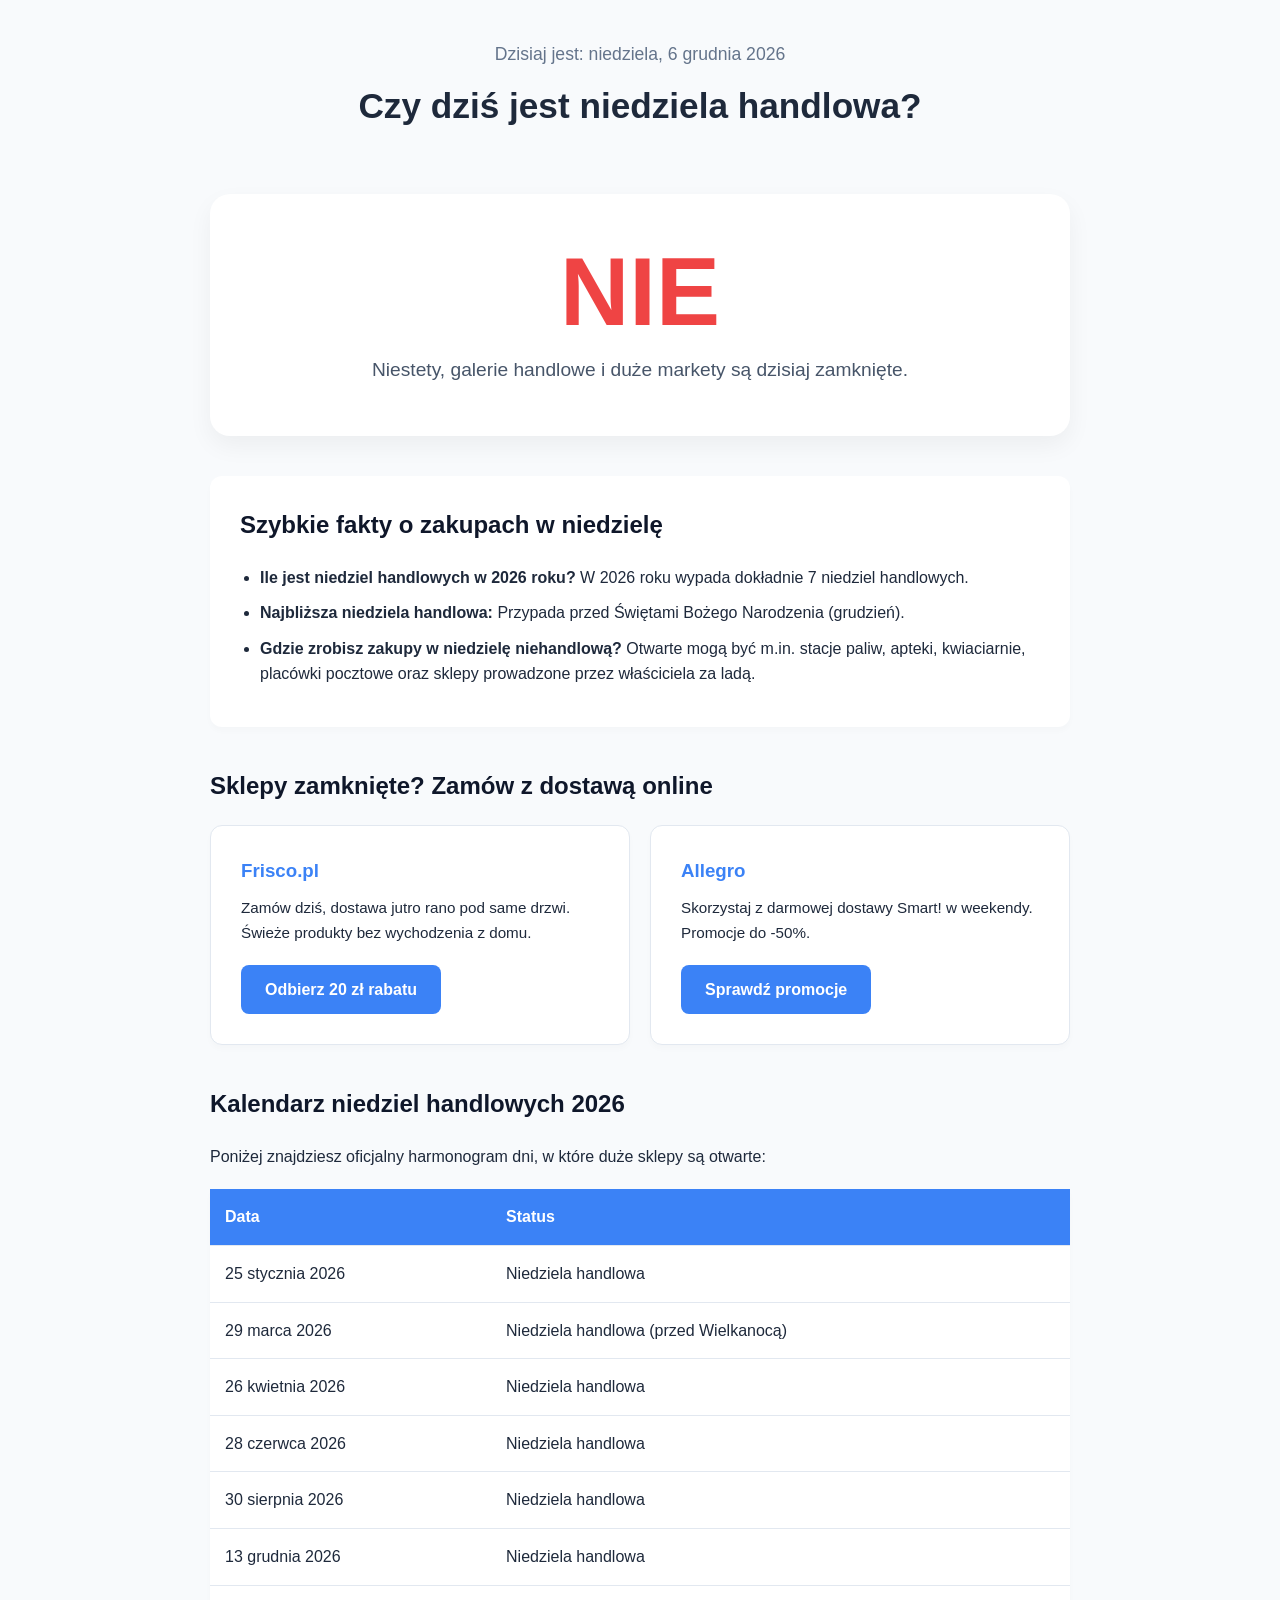
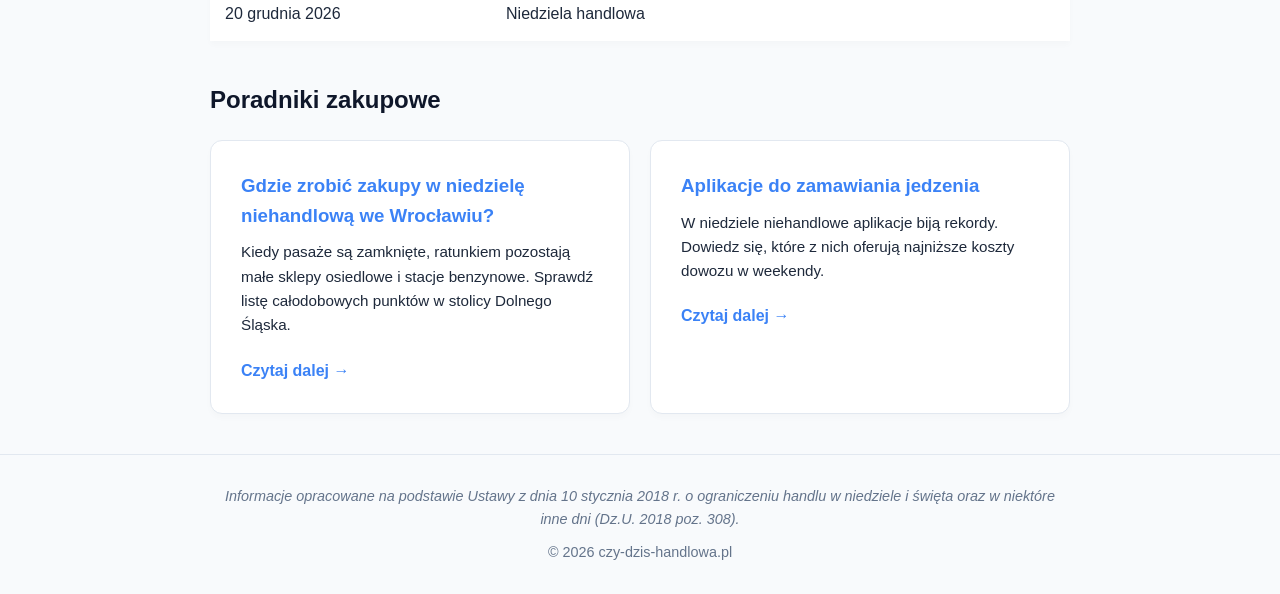
==== index.html @ cf0e109a "Add files via upload" ====
<!DOCTYPE html>
<html lang="pl">
<head>
    <meta charset="UTF-8">
    <meta name="viewport" content="width=device-width, initial-scale=1.0">
    <title>Czy dziś jest niedziela handlowa? Kalendarz 2026</title>
    <meta name="description" content="Sprawdź natychmiast, czy dzisiaj zrobisz zakupy. Pełna lista otwartych sklepów i kalendarz niedziel handlowych 2026 na stronie czy-dzis-handlowa.pl.">
    
    <link rel="stylesheet" href="css/style.css">
    
    <script type="application/ld+json">
    {
      "@context": "https://schema.org",
      "@type": "FAQPage",
      "mainEntity": [
        {
          "@type": "Question",
          "name": "Czy dzisiaj jest niedziela handlowa?",
          "acceptedAnswer": {
            "@type": "Answer",
            "text": "Status dzisiejszej niedzieli znajdziesz na górze strony czy-dzis-handlowa.pl. W 2026 roku jest 7 niedziel handlowych."
          }
        },
        {
          "@type": "Question",
          "name": "Ile jest niedziel handlowych w 2026 roku?",
          "acceptedAnswer": {
            "@type": "Answer",
            "text": "W 2026 roku wypada dokładnie 7 niedziel handlowych: w styczniu, marcu, kwietniu, czerwcu, sierpniu oraz dwie w grudniu przed świętami."
          }
        }
      ]
    }
    </script>
</head>
<body>

    <header>
        <div class="container">
            <p id="current-date" class="date-display">Ładowanie daty...</p>
            <h1>Czy dziś jest niedziela handlowa?</h1>
        </div>
    </header>

    <main class="container">
        <section class="hero-answer">
            <div id="answer-box" class="answer-box loading">
                <span id="main-answer">SPRAWDZAM...</span>
                <p id="sub-answer" class="sub-text"></p>
            </div>
        </section>

        <section class="info-nuggets">
            <h2>Szybkie fakty o zakupach w niedzielę</h2>
            <ul>
                <li><strong>Ile jest niedziel handlowych w 2026 roku?</strong> W 2026 roku wypada dokładnie 7 niedziel handlowych.</li>
                <li><strong>Najbliższa niedziela handlowa:</strong> Przypada przed Świętami Bożego Narodzenia (grudzień).</li>
                <li><strong>Gdzie zrobisz zakupy w niedzielę niehandlową?</strong> Otwarte mogą być m.in. stacje paliw, apteki, kwiaciarnie, placówki pocztowe oraz sklepy prowadzone przez właściciela za ladą.</li>
            </ul>
        </section>

        <section class="monetization">
            <h2>Sklepy zamknięte? Zamów z dostawą online</h2>
            <div class="affiliate-cards">
                <div class="card">
                    <h3>Frisco.pl</h3>
                    <p>Zamów dziś, dostawa jutro rano pod same drzwi. Świeże produkty bez wychodzenia z domu.</p>
                    <a href="#link-afiliacyjny-frisco" class="btn">Odbierz 20 zł rabatu</a>
                </div>
                <div class="card">
                    <h3>Allegro</h3>
                    <p>Skorzystaj z darmowej dostawy Smart! w weekendy. Promocje do -50%.</p>
                    <a href="#link-afiliacyjny-allegro" class="btn">Sprawdź promocje</a>
                </div>
            </div>
        </section>

        <section class="static-calendar">
            <h2>Kalendarz niedziel handlowych 2026</h2>
            <p>Poniżej znajdziesz oficjalny harmonogram dni, w które duże sklepy są otwarte:</p>
            <table>
                <thead>
                    <tr>
                        <th>Data</th>
                        <th>Status</th>
                    </tr>
                </thead>
                <tbody>
                    <tr><td>25 stycznia 2026</td><td>Niedziela handlowa</td></tr>
                    <tr><td>29 marca 2026</td><td>Niedziela handlowa (przed Wielkanocą)</td></tr>
                    <tr><td>26 kwietnia 2026</td><td>Niedziela handlowa</td></tr>
                    <tr><td>28 czerwca 2026</td><td>Niedziela handlowa</td></tr>
                    <tr><td>30 sierpnia 2026</td><td>Niedziela handlowa</td></tr>
                    <tr><td>13 grudnia 2026</td><td>Niedziela handlowa</td></tr>
                    <tr><td>20 grudnia 2026</td><td>Niedziela handlowa</td></tr>
                </tbody>
            </table>
        </section>

        <section class="blog-seo">
            <h2>Poradniki zakupowe</h2>
            <div class="blog-grid">
                <article class="blog-post">
                    <h3>Gdzie zrobić zakupy w niedzielę niehandlową we Wrocławiu?</h3>
                    <p>Kiedy pasaże są zamknięte, ratunkiem pozostają małe sklepy osiedlowe i stacje benzynowe. Sprawdź listę całodobowych punktów w stolicy Dolnego Śląska.</p>
                    <a href="#artykul-wroclaw" class="read-more">Czytaj dalej &rarr;</a>
                </article>
                <article class="blog-post">
                    <h3>Aplikacje do zamawiania jedzenia</h3>
                    <p>W niedziele niehandlowe aplikacje biją rekordy. Dowiedz się, które z nich oferują najniższe koszty dowozu w weekendy.</p>
                    <a href="#artykul-aplikacje" class="read-more">Czytaj dalej &rarr;</a>
                </article>
            </div>
        </section>
    </main>

    <footer>
        <div class="container">
            <p class="legal-notice">Informacje opracowane na podstawie Ustawy z dnia 10 stycznia 2018 r. o ograniczeniu handlu w niedziele i święta oraz w niektóre inne dni (Dz.U. 2018 poz. 308).</p>
            <p>&copy; 2026 czy-dzis-handlowa.pl</p>
        </div>
    </footer>

    <script src="js/main.js" defer></script>
</body>
</html>
---- css/style.css ----
:root {
    --bg-color: #f8fafc;
    --text-color: #1e293b;
    --primary-color: #3b82f6;
    --yes-color: #22c55e;
    --no-color: #ef4444;
    --card-bg: #ffffff;
}

* { margin: 0; padding: 0; box-sizing: border-box; font-family: 'Segoe UI', Roboto, sans-serif; }
body { background-color: var(--bg-color); color: var(--text-color); line-height: 1.6; }
.container { max-width: 900px; margin: 0 auto; padding: 0 20px; }

header { text-align: center; padding: 40px 0 20px; }
.date-display { font-size: 1.1rem; color: #64748b; margin-bottom: 10px; font-weight: 500; }
h1 { font-size: 2.2rem; }
h2 { margin-bottom: 20px; color: #0f172a; }

/* HERO */
.hero-answer { display: flex; justify-content: center; margin: 40px 0; }
.answer-box { background: var(--card-bg); padding: 50px 80px; border-radius: 20px; box-shadow: 0 10px 25px rgba(0,0,0,0.05); text-align: center; width: 100%; transition: 0.3s; }
#main-answer { display: block; font-size: 6rem; font-weight: 900; line-height: 1; margin-bottom: 15px; }
.answer-yes #main-answer { color: var(--yes-color); }
.answer-no #main-answer { color: var(--no-color); }
.loading #main-answer { color: #cbd5e1; font-size: 3rem; }
.sub-text { font-size: 1.2rem; color: #475569; }

/* NUGGETS */
.info-nuggets { background: var(--card-bg); padding: 30px; border-radius: 12px; margin-bottom: 40px; box-shadow: 0 4px 6px rgba(0,0,0,0.02); }
.info-nuggets ul { padding-left: 20px; }
.info-nuggets li { margin-bottom: 10px; }

/* TABELA (GEO) */
.static-calendar { margin-bottom: 40px; }
table { width: 100%; border-collapse: collapse; margin-top: 20px; background: var(--card-bg); box-shadow: 0 4px 6px rgba(0,0,0,0.02); }
th, td { padding: 15px; text-align: left; border-bottom: 1px solid #e2e8f0; }
th { background-color: var(--primary-color); color: white; }
tr:last-child td { border-bottom: none; }

/* KARTY AFILIACYJNE I BLOG */
.affiliate-cards, .blog-grid { display: grid; grid-template-columns: repeat(auto-fit, minmax(280px, 1fr)); gap: 20px; margin-bottom: 40px;}
.card, .blog-post { background: var(--card-bg); padding: 30px; border-radius: 12px; box-shadow: 0 4px 6px rgba(0,0,0,0.02); border: 1px solid #e2e8f0; }
.card h3, .blog-post h3 { color: var(--primary-color); margin-bottom: 10px; }
.card p, .blog-post p { margin-bottom: 20px; font-size: 0.95rem; }
.btn { display: inline-block; background: var(--primary-color); color: white; padding: 12px 24px; text-decoration: none; border-radius: 8px; font-weight: bold; }
.read-more { color: var(--primary-color); font-weight: bold; text-decoration: none; }

/* FOOTER */
footer { text-align: center; padding: 30px 0; border-top: 1px solid #e2e8f0; color: #64748b; font-size: 0.9rem;}
.legal-notice { margin-bottom: 10px; font-style: italic; }

@media (max-width: 600px) { #main-answer { font-size: 4rem; } .answer-box { padding: 40px 20px; } }
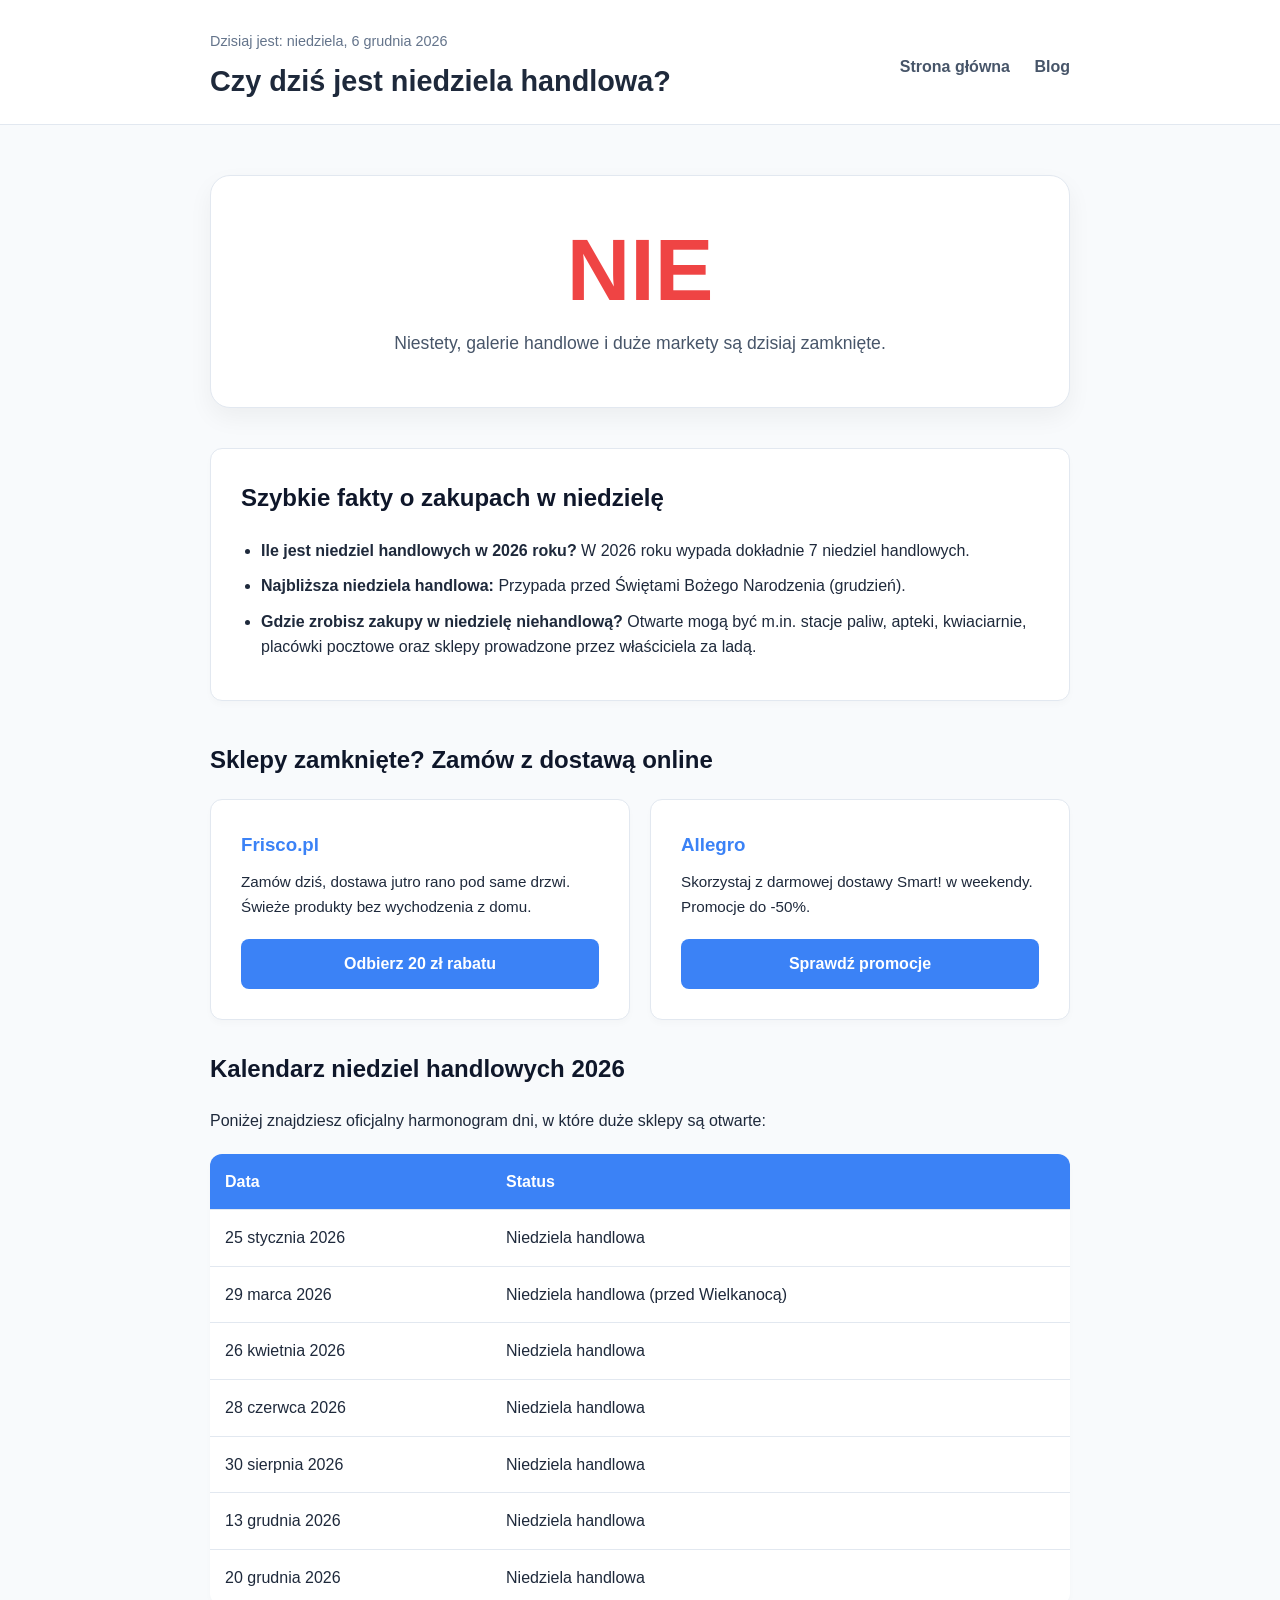
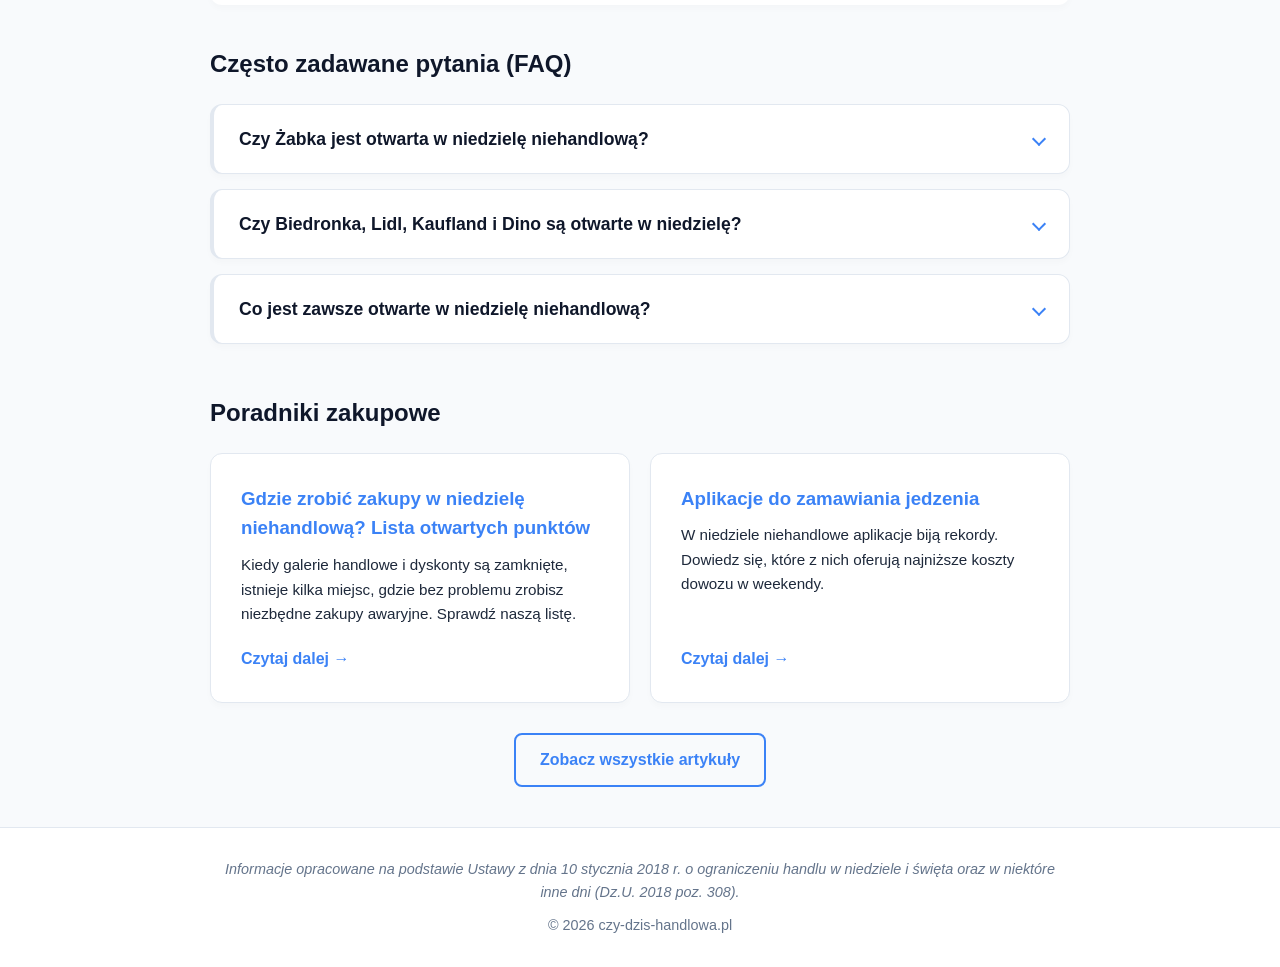
==== commit 7881c0fb: "Add files via upload" ====
--- a/index.html
+++ b/index.html
@@ -6,7 +6,7 @@
     <title>Czy dziś jest niedziela handlowa? Kalendarz 2026</title>
     <meta name="description" content="Sprawdź natychmiast, czy dzisiaj zrobisz zakupy. Pełna lista otwartych sklepów i kalendarz niedziel handlowych 2026 na stronie czy-dzis-handlowa.pl.">
     
-    <link rel="stylesheet" href="css/style.css">
+    <link rel="stylesheet" href="style.css">
     
     <script type="application/ld+json">
     {
@@ -15,18 +15,26 @@
       "mainEntity": [
         {
           "@type": "Question",
-          "name": "Czy dzisiaj jest niedziela handlowa?",
+          "name": "Czy Żabka jest otwarta w niedzielę niehandlową?",
           "acceptedAnswer": {
             "@type": "Answer",
-            "text": "Status dzisiejszej niedzieli znajdziesz na górze strony czy-dzis-handlowa.pl. W 2026 roku jest 7 niedziel handlowych."
+            "text": "Tak, większość sklepów sieci Żabka jest otwarta, ponieważ korzystają z wyjątku dla placówek, w których sprzedaż prowadzi osobiście właściciel (franczyzobiorca). Godziny otwarcia mogą być jednak skrócone (np. 10:00 - 20:00)."
           }
         },
         {
           "@type": "Question",
-          "name": "Ile jest niedziel handlowych w 2026 roku?",
+          "name": "Czy Biedronka, Lidl, Kaufland i Dino są otwarte w niedzielę?",
           "acceptedAnswer": {
             "@type": "Answer",
-            "text": "W 2026 roku wypada dokładnie 7 niedziel handlowych: w styczniu, marcu, kwietniu, czerwcu, sierpniu oraz dwie w grudniu przed świętami."
+            "text": "Nie. Duże markety spożywcze i dyskonty są bezwzględnie zamknięte w niedziele niehandlowe. Zakupy zrobisz w nich wyłącznie w 7 ustawowych niedziel handlowych w roku."
+          }
+        },
+        {
+          "@type": "Question",
+          "name": "Co jest zawsze otwarte w niedzielę niehandlową?",
+          "acceptedAnswer": {
+            "@type": "Answer",
+            "text": "Zgodnie z ustawą otwarte pozostają: stacje paliw, apteki dyżurujące, kwiaciarnie, piekarnie, cukiernie, zakłady pogrzebowe, sklepy na dworcach i lotniskach oraz małe punkty handlowe obsługiwane przez właściciela."
           }
         }
       ]
@@ -36,9 +44,15 @@
 <body>
 
     <header>
-        <div class="container">
-            <p id="current-date" class="date-display">Ładowanie daty...</p>
-            <h1>Czy dziś jest niedziela handlowa?</h1>
+        <div class="container header-container">
+            <div>
+                <p id="current-date" class="date-display">Ładowanie daty...</p>
+                <h1>Czy dziś jest niedziela handlowa?</h1>
+            </div>
+            <nav class="main-nav">
+                <a href="index.html">Strona główna</a>
+                <a href="blog.html">Blog</a>
+            </nav>
         </div>
     </header>
 
@@ -96,20 +110,48 @@
                 </tbody>
             </table>
         </section>
+        
+        <section class="faq-section">
+            <h2>Często zadawane pytania (FAQ)</h2>
+            
+            <details class="faq-item">
+                <summary>Czy Żabka jest otwarta w niedzielę niehandlową?</summary>
+                <div class="faq-content">
+                    <p>Tak, większość sklepów sieci Żabka jest otwarta, ponieważ korzystają z wyjątku dla placówek, w których sprzedaż prowadzi osobiście właściciel (franczyzobiorca). Godziny otwarcia mogą być jednak skrócone (np. 10:00 - 20:00).</p>
+                </div>
+            </details>
+            
+            <details class="faq-item">
+                <summary>Czy Biedronka, Lidl, Kaufland i Dino są otwarte w niedzielę?</summary>
+                <div class="faq-content">
+                    <p>Nie. Duże markety spożywcze i dyskonty są bezwzględnie zamknięte w niedziele niehandlowe. Zakupy zrobisz w nich wyłącznie w 7 ustawowych niedziel handlowych w roku.</p>
+                </div>
+            </details>
+            
+            <details class="faq-item">
+                <summary>Co jest zawsze otwarte w niedzielę niehandlową?</summary>
+                <div class="faq-content">
+                    <p>Zgodnie z ustawą otwarte pozostają: stacje paliw, apteki dyżurujące, kwiaciarnie, piekarnie, cukiernie, zakłady pogrzebowe, sklepy na dworcach i lotniskach oraz małe punkty handlowe obsługiwane przez właściciela.</p>
+                </div>
+            </details>
+        </section>
 
         <section class="blog-seo">
             <h2>Poradniki zakupowe</h2>
             <div class="blog-grid">
                 <article class="blog-post">
-                    <h3>Gdzie zrobić zakupy w niedzielę niehandlową we Wrocławiu?</h3>
-                    <p>Kiedy pasaże są zamknięte, ratunkiem pozostają małe sklepy osiedlowe i stacje benzynowe. Sprawdź listę całodobowych punktów w stolicy Dolnego Śląska.</p>
-                    <a href="#artykul-wroclaw" class="read-more">Czytaj dalej &rarr;</a>
+                    <h3>Gdzie zrobić zakupy w niedzielę niehandlową? Lista otwartych punktów</h3>
+                    <p>Kiedy galerie handlowe i dyskonty są zamknięte, istnieje kilka miejsc, gdzie bez problemu zrobisz niezbędne zakupy awaryjne. Sprawdź naszą listę.</p>
+                    <a href="artykul-gdzie-na-zakupy.html" class="read-more">Czytaj dalej &rarr;</a>
                 </article>
                 <article class="blog-post">
                     <h3>Aplikacje do zamawiania jedzenia</h3>
                     <p>W niedziele niehandlowe aplikacje biją rekordy. Dowiedz się, które z nich oferują najniższe koszty dowozu w weekendy.</p>
-                    <a href="#artykul-aplikacje" class="read-more">Czytaj dalej &rarr;</a>
+                    <a href="artykul-aplikacje.html" class="read-more">Czytaj dalej &rarr;</a>
                 </article>
+            </div>
+            <div class="center-btn">
+                <a href="blog.html" class="btn btn-outline">Zobacz wszystkie artykuły</a>
             </div>
         </section>
     </main>
@@ -121,6 +163,6 @@
         </div>
     </footer>
 
-    <script src="js/main.js" defer></script>
+    <script src="main.js" defer></script>
 </body>
 </html>
--- a/style.css
+++ b/style.css
@@ -0,0 +1,87 @@
+:root {
+    --bg-color: #f8fafc;
+    --text-color: #1e293b;
+    --primary-color: #3b82f6;
+    --yes-color: #22c55e;
+    --no-color: #ef4444;
+    --card-bg: #ffffff;
+}
+
+* { margin: 0; padding: 0; box-sizing: border-box; font-family: 'Segoe UI', Roboto, sans-serif; }
+body { background-color: var(--bg-color); color: var(--text-color); line-height: 1.6; display: flex; flex-direction: column; min-height: 100vh; }
+.container { max-width: 900px; margin: 0 auto; padding: 0 20px; }
+main { flex: 1; }
+
+/* HEADER & NAV */
+header { padding: 30px 0 20px; border-bottom: 1px solid #e2e8f0; margin-bottom: 30px; background: white; }
+.header-container { display: flex; justify-content: space-between; align-items: center; flex-wrap: wrap; gap: 20px; }
+.date-display { font-size: 0.9rem; color: #64748b; margin-bottom: 5px; font-weight: 500; }
+h1 { font-size: 1.8rem; }
+.logo-link { font-size: 1.5rem; font-weight: bold; color: var(--text-color); text-decoration: none; }
+.main-nav a { margin-left: 20px; text-decoration: none; color: #475569; font-weight: 600; }
+.main-nav a:hover, .main-nav a.active { color: var(--primary-color); }
+
+h2 { margin-bottom: 20px; color: #0f172a; }
+
+/* HERO */
+.hero-answer { display: flex; justify-content: center; margin: 20px 0 40px; }
+.answer-box { background: var(--card-bg); padding: 50px 80px; border-radius: 20px; box-shadow: 0 10px 25px rgba(0,0,0,0.05); text-align: center; width: 100%; transition: 0.3s; border: 1px solid #e2e8f0;}
+#main-answer { display: block; font-size: 5.5rem; font-weight: 900; line-height: 1; margin-bottom: 15px; }
+.answer-yes #main-answer { color: var(--yes-color); }
+.answer-no #main-answer { color: var(--no-color); }
+.loading #main-answer { color: #cbd5e1; font-size: 3rem; }
+.sub-text { font-size: 1.1rem; color: #475569; }
+
+/* NUGGETS */
+.info-nuggets { background: var(--card-bg); padding: 30px; border-radius: 12px; margin-bottom: 40px; box-shadow: 0 4px 6px rgba(0,0,0,0.02); border: 1px solid #e2e8f0;}
+.info-nuggets ul { padding-left: 20px; }
+.info-nuggets li { margin-bottom: 10px; }
+
+/* TABELA (GEO) */
+.static-calendar { margin-bottom: 40px; }
+table { width: 100%; border-collapse: collapse; margin-top: 20px; background: var(--card-bg); box-shadow: 0 4px 6px rgba(0,0,0,0.02); border-radius: 12px; overflow: hidden; }
+th, td { padding: 15px; text-align: left; border-bottom: 1px solid #e2e8f0; }
+th { background-color: var(--primary-color); color: white; }
+tr:last-child td { border-bottom: none; }
+
+/* KARTY AFILIACYJNE I BLOG GRID */
+.affiliate-cards, .blog-grid { display: grid; grid-template-columns: repeat(auto-fit, minmax(280px, 1fr)); gap: 20px; margin-bottom: 30px;}
+.card, .blog-post { background: var(--card-bg); padding: 30px; border-radius: 12px; box-shadow: 0 4px 6px rgba(0,0,0,0.02); border: 1px solid #e2e8f0; display: flex; flex-direction: column; }
+.card h3, .blog-post h3 { color: var(--primary-color); margin-bottom: 10px; }
+.card p, .blog-post p { margin-bottom: 20px; font-size: 0.95rem; flex-grow: 1; }
+.btn { display: inline-block; background: var(--primary-color); color: white; padding: 12px 24px; text-decoration: none; border-radius: 8px; font-weight: bold; text-align: center;}
+.btn-outline { background: transparent; border: 2px solid var(--primary-color); color: var(--primary-color); }
+.btn-outline:hover { background: var(--primary-color); color: white; }
+.center-btn { text-align: center; margin-top: 10px; margin-bottom: 40px; }
+.read-more { color: var(--primary-color); font-weight: bold; text-decoration: none; margin-top: auto; }
+
+/* BLOG SINGLE POST */
+.breadcrumbs { font-size: 0.9rem; margin-bottom: 20px; color: #64748b; }
+.breadcrumbs a { color: var(--primary-color); text-decoration: none; }
+.single-post { background: var(--card-bg); padding: 40px; border-radius: 12px; box-shadow: 0 4px 6px rgba(0,0,0,0.02); border: 1px solid #e2e8f0; margin-bottom: 50px; }
+.single-post h1 { font-size: 2.2rem; margin-bottom: 10px; color: #0f172a; }
+.post-meta { font-size: 0.9rem; color: #94a3b8; margin-bottom: 30px; border-bottom: 1px solid #e2e8f0; padding-bottom: 15px; }
+.post-content h2 { margin-top: 30px; font-size: 1.4rem; }
+.post-content p { margin-bottom: 20px; }
+.affiliate-banner { background: #f0fdf4; border: 1px solid #bbf7d0; padding: 20px; border-radius: 8px; margin-top: 30px; }
+
+/* FAQ SECTION */
+.faq-section { margin-bottom: 50px; }
+.faq-item { background: var(--card-bg); border-radius: 12px; margin-bottom: 15px; box-shadow: 0 4px 6px rgba(0,0,0,0.02); border-left: 4px solid var(--primary-color); border: 1px solid #e2e8f0; border-left-width: 4px; }
+.faq-item summary { padding: 20px 25px; font-size: 1.1rem; font-weight: 600; color: #0f172a; cursor: pointer; display: flex; justify-content: space-between; align-items: center; list-style: none; }
+.faq-item summary::-webkit-details-marker { display: none; }
+.faq-item summary::after { content: ""; width: 8px; height: 8px; border-right: 2px solid var(--primary-color); border-bottom: 2px solid var(--primary-color); transform: rotate(45deg); transition: 0.3s; }
+.faq-item[open] summary::after { transform: rotate(225deg); }
+.faq-content { padding: 0 25px 20px; color: #475569; font-size: 0.95rem; }
+
+/* FOOTER */
+footer { text-align: center; padding: 30px 0; background: white; border-top: 1px solid #e2e8f0; color: #64748b; font-size: 0.9rem; margin-top: auto; }
+.legal-notice { margin-bottom: 10px; font-style: italic; }
+
+@media (max-width: 600px) { 
+    #main-answer { font-size: 3.5rem; } 
+    .answer-box { padding: 40px 20px; } 
+    .header-container { flex-direction: column; text-align: center; }
+    .main-nav a { margin: 0 10px; }
+    .single-post { padding: 20px; }
+}
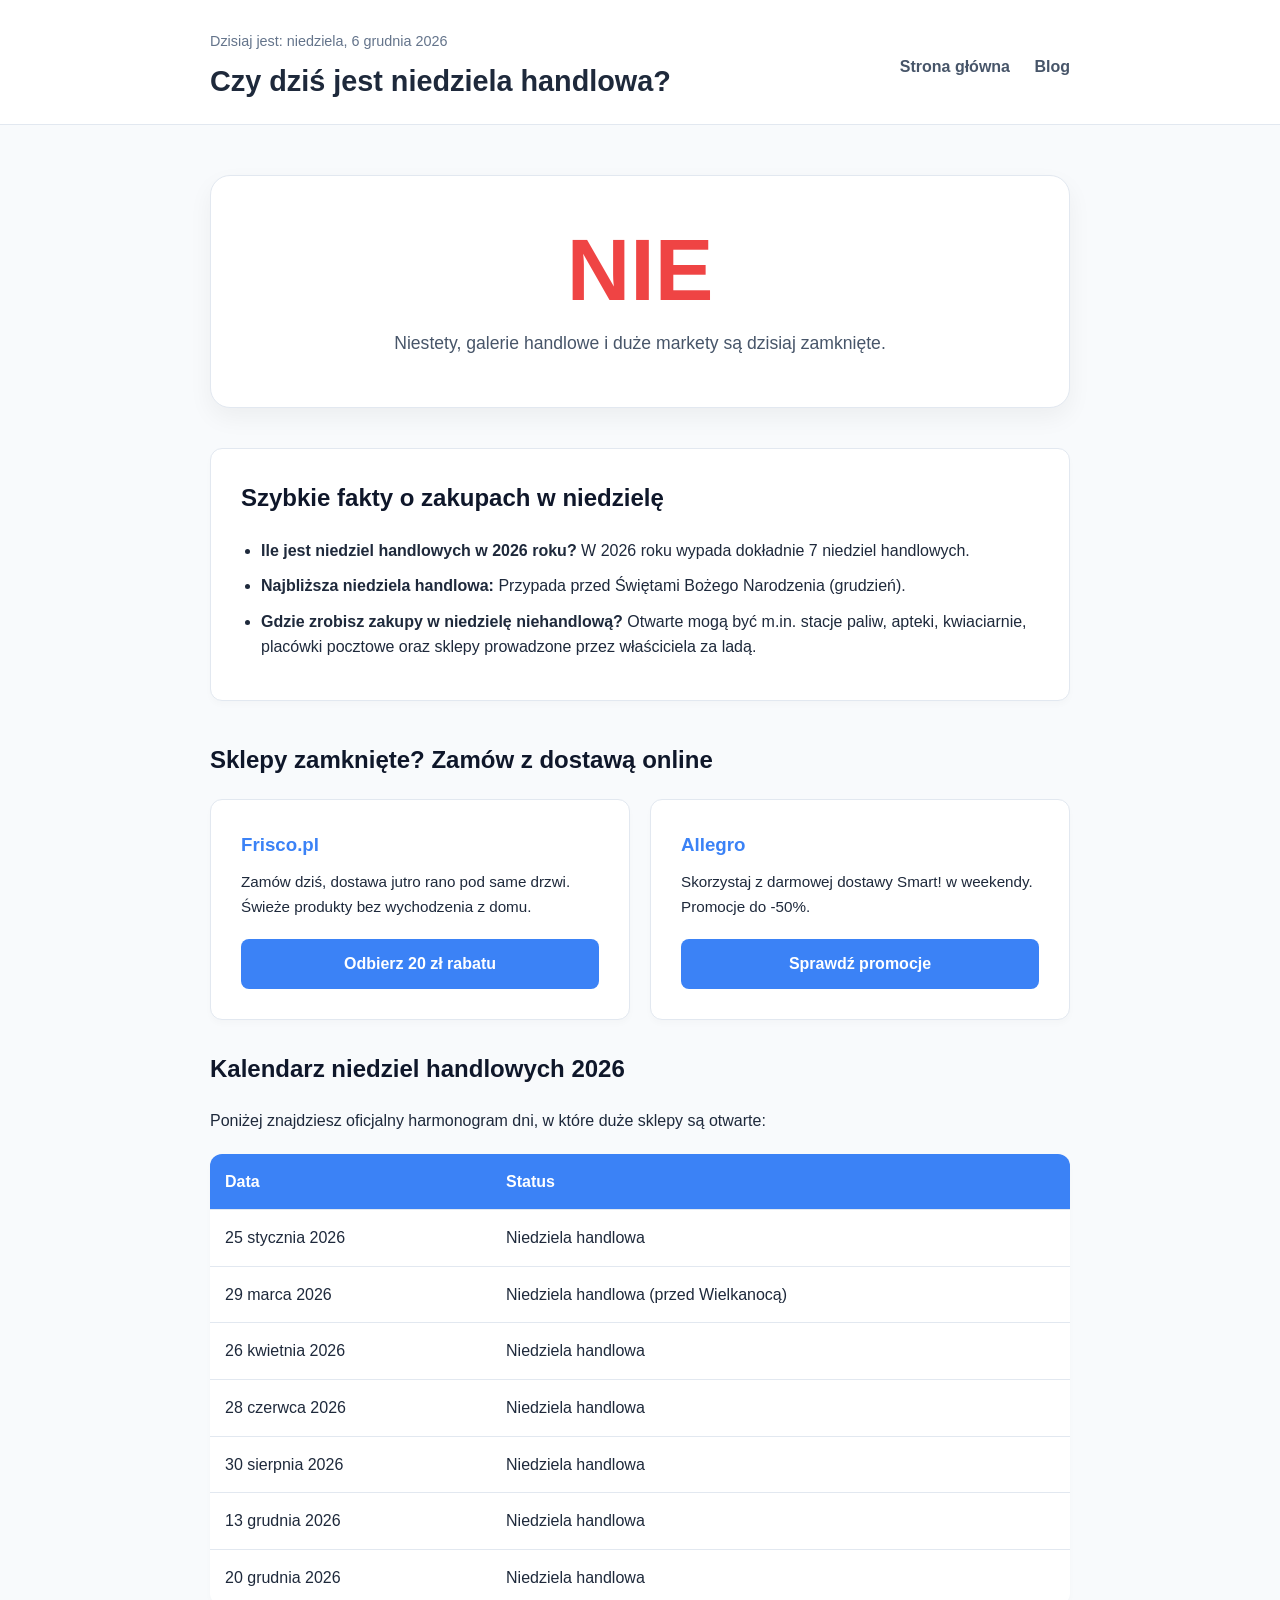
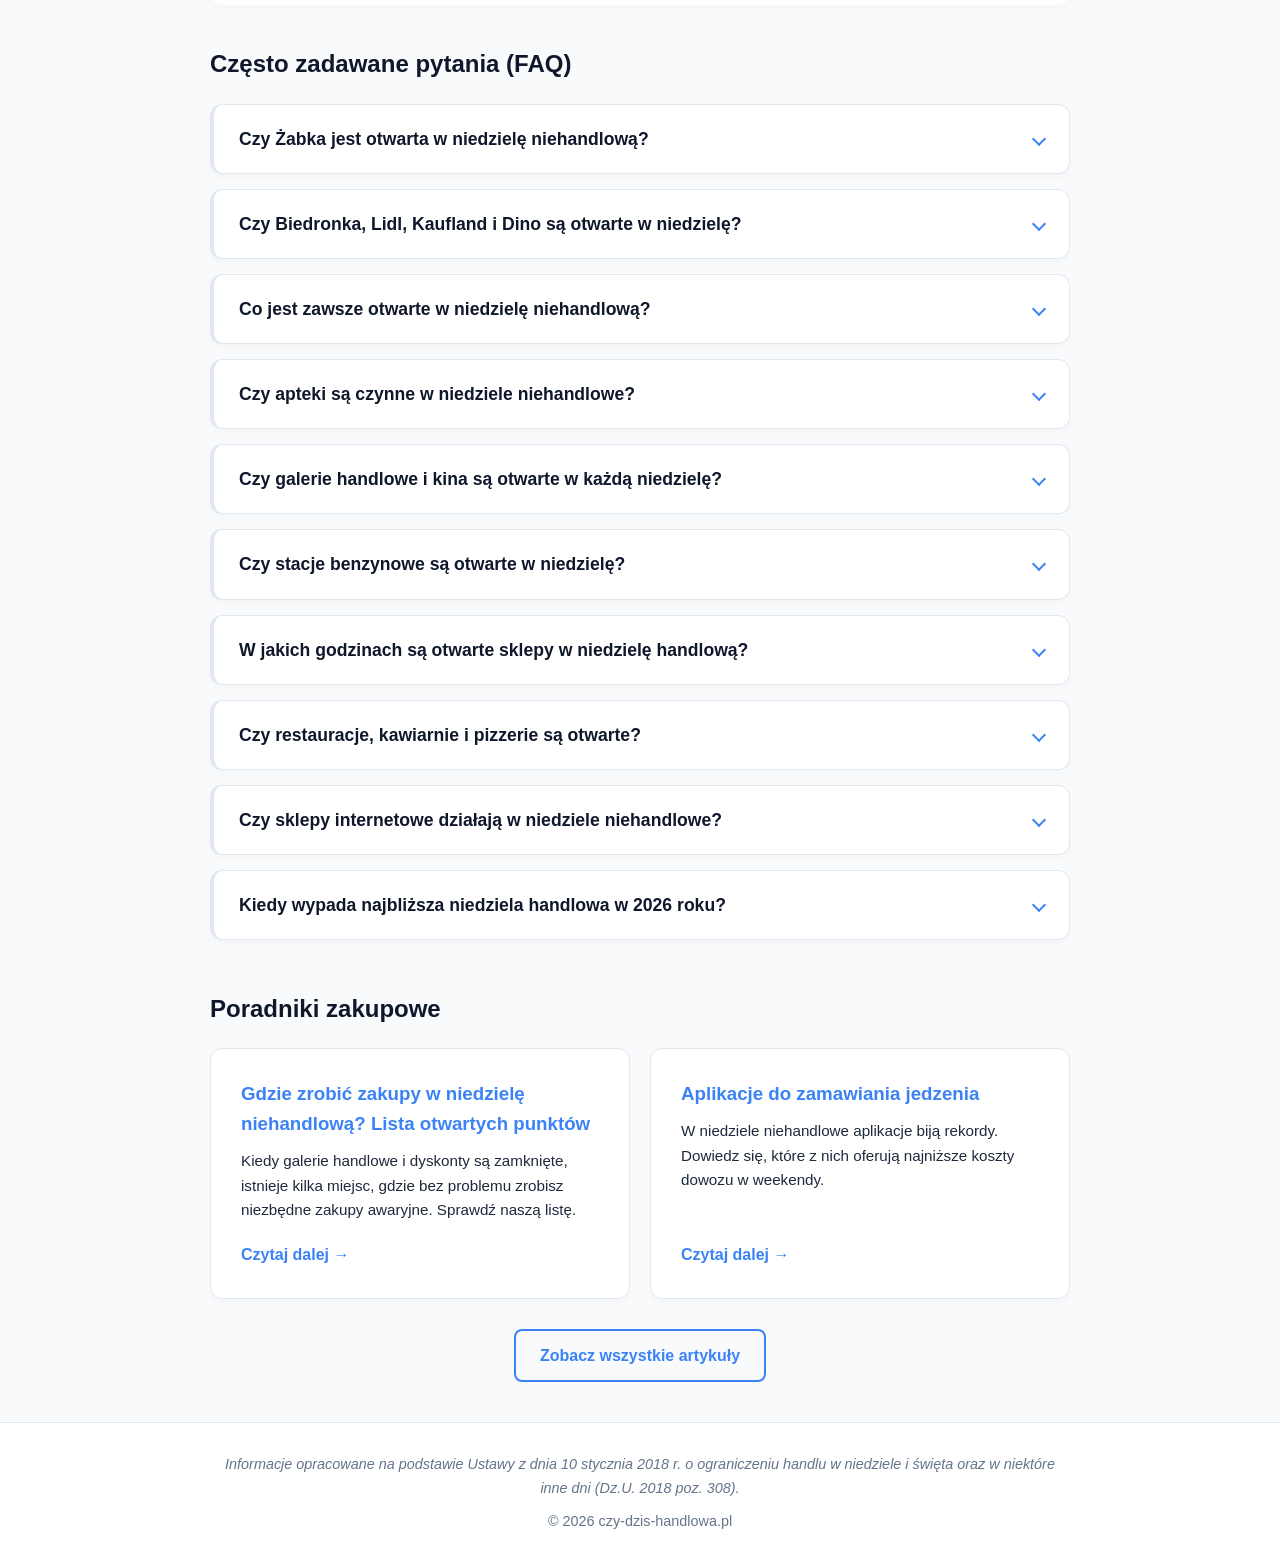
==== commit d634642a: "Add files via upload" ====
--- a/index.html
+++ b/index.html
@@ -35,6 +35,62 @@
           "acceptedAnswer": {
             "@type": "Answer",
             "text": "Zgodnie z ustawą otwarte pozostają: stacje paliw, apteki dyżurujące, kwiaciarnie, piekarnie, cukiernie, zakłady pogrzebowe, sklepy na dworcach i lotniskach oraz małe punkty handlowe obsługiwane przez właściciela."
+          }
+        },
+        {
+          "@type": "Question",
+          "name": "Czy apteki są czynne w niedziele niehandlowe?",
+          "acceptedAnswer": {
+            "@type": "Answer",
+            "text": "Tak, zakaz handlu nie obejmuje aptek. Wiele z nich funkcjonuje normalnie, a w każdym mieście zawsze wyznaczona jest całodobowa apteka dyżurująca."
+          }
+        },
+        {
+          "@type": "Question",
+          "name": "Czy galerie handlowe i kina są otwarte w każdą niedzielę?",
+          "acceptedAnswer": {
+            "@type": "Answer",
+            "text": "Same pasaże handlowe są otwarte, ale większość sklepów wewnątrz galerii (odzieżowe, elektroniczne) będzie zamknięta. Kina, wyspy gastronomiczne, kawiarnie, kręgielnie oraz siłownie działające w galeriach pozostają otwarte."
+          }
+        },
+        {
+          "@type": "Question",
+          "name": "Czy stacje benzynowe są otwarte w niedzielę?",
+          "acceptedAnswer": {
+            "@type": "Answer",
+            "text": "Tak, stacje paliw (np. Orlen, BP, Shell) działają całodobowo również w niedziele niehandlowe. Można na nich kupić podstawowe artykuły spożywcze, napoje i chemię."
+          }
+        },
+        {
+          "@type": "Question",
+          "name": "W jakich godzinach są otwarte sklepy w niedzielę handlową?",
+          "acceptedAnswer": {
+            "@type": "Answer",
+            "text": "W niedziele handlowe galerie i supermarkety pracują zazwyczaj w standardowych, choć czasami lekko skróconych godzinach weekendowych – zazwyczaj od 09:00 lub 10:00 do 20:00 lub 21:00."
+          }
+        },
+        {
+          "@type": "Question",
+          "name": "Czy restauracje, kawiarnie i pizzerie są otwarte?",
+          "acceptedAnswer": {
+            "@type": "Answer",
+            "text": "Tak. Zakaz handlu dotyczy wyłącznie sprzedaży detalicznej towarów, a nie usług gastronomicznych. Restauracje, kawiarnie, pizzerie i fast-foody funkcjonują w niedziele bez ograniczeń."
+          }
+        },
+        {
+          "@type": "Question",
+          "name": "Czy sklepy internetowe działają w niedziele niehandlowe?",
+          "acceptedAnswer": {
+            "@type": "Answer",
+            "text": "Tak, w sklepach internetowych zakupy można robić przez całą dobę. Wiele e-sklepów z żywnością (np. Frisco) oferuje kompletowanie zamówień w niedzielę i dostawę z samego rana w poniedziałek."
+          }
+        },
+        {
+          "@type": "Question",
+          "name": "Kiedy wypada najbliższa niedziela handlowa w 2026 roku?",
+          "acceptedAnswer": {
+            "@type": "Answer",
+            "text": "Zgodnie z kalendarzem ustawowym na rok 2026, niedziele handlowe przypadają m.in. na ostatnie niedziele stycznia, kwietnia, czerwca i sierpnia, niedzielę przed Wielkanocą oraz dwie niedziele przed Bożym Narodzeniem."
           }
         }
       ]
@@ -134,6 +190,55 @@
                     <p>Zgodnie z ustawą otwarte pozostają: stacje paliw, apteki dyżurujące, kwiaciarnie, piekarnie, cukiernie, zakłady pogrzebowe, sklepy na dworcach i lotniskach oraz małe punkty handlowe obsługiwane przez właściciela.</p>
                 </div>
             </details>
+
+            <details class="faq-item">
+                <summary>Czy apteki są czynne w niedziele niehandlowe?</summary>
+                <div class="faq-content">
+                    <p>Tak, zakaz handlu nie obejmuje aptek. Wiele z nich funkcjonuje normalnie, a w każdym mieście zawsze wyznaczona jest całodobowa apteka dyżurująca.</p>
+                </div>
+            </details>
+
+            <details class="faq-item">
+                <summary>Czy galerie handlowe i kina są otwarte w każdą niedzielę?</summary>
+                <div class="faq-content">
+                    <p>Same pasaże handlowe są otwarte, ale większość sklepów wewnątrz galerii (odzieżowe, elektroniczne) będzie zamknięta. Kina, wyspy gastronomiczne, kawiarnie, kręgielnie oraz siłownie działające w galeriach pozostają otwarte.</p>
+                </div>
+            </details>
+
+            <details class="faq-item">
+                <summary>Czy stacje benzynowe są otwarte w niedzielę?</summary>
+                <div class="faq-content">
+                    <p>Tak, stacje paliw (np. Orlen, BP, Shell) działają całodobowo również w niedziele niehandlowe. Można na nich kupić podstawowe artykuły spożywcze, napoje i chemię.</p>
+                </div>
+            </details>
+
+            <details class="faq-item">
+                <summary>W jakich godzinach są otwarte sklepy w niedzielę handlową?</summary>
+                <div class="faq-content">
+                    <p>W niedziele handlowe galerie i supermarkety pracują zazwyczaj w standardowych, choć czasami lekko skróconych godzinach weekendowych – zazwyczaj od 09:00 lub 10:00 do 20:00 lub 21:00.</p>
+                </div>
+            </details>
+
+            <details class="faq-item">
+                <summary>Czy restauracje, kawiarnie i pizzerie są otwarte?</summary>
+                <div class="faq-content">
+                    <p>Tak. Zakaz handlu dotyczy wyłącznie sprzedaży detalicznej towarów, a nie usług gastronomicznych. Restauracje, kawiarnie, pizzerie i fast-foody funkcjonują w niedziele bez ograniczeń.</p>
+                </div>
+            </details>
+
+            <details class="faq-item">
+                <summary>Czy sklepy internetowe działają w niedziele niehandlowe?</summary>
+                <div class="faq-content">
+                    <p>Tak, w sklepach internetowych zakupy można robić przez całą dobę. Wiele e-sklepów z żywnością (np. Frisco) oferuje kompletowanie zamówień w niedzielę i dostawę z samego rana w poniedziałek.</p>
+                </div>
+            </details>
+
+            <details class="faq-item">
+                <summary>Kiedy wypada najbliższa niedziela handlowa w 2026 roku?</summary>
+                <div class="faq-content">
+                    <p>Zgodnie z kalendarzem ustawowym na rok 2026, niedziele handlowe przypadają m.in. na ostatnie niedziele stycznia, kwietnia, czerwca i sierpnia, niedzielę przed Wielkanocą oraz dwie niedziele przed Bożym Narodzeniem.</p>
+                </div>
+            </details>
         </section>
 
         <section class="blog-seo">
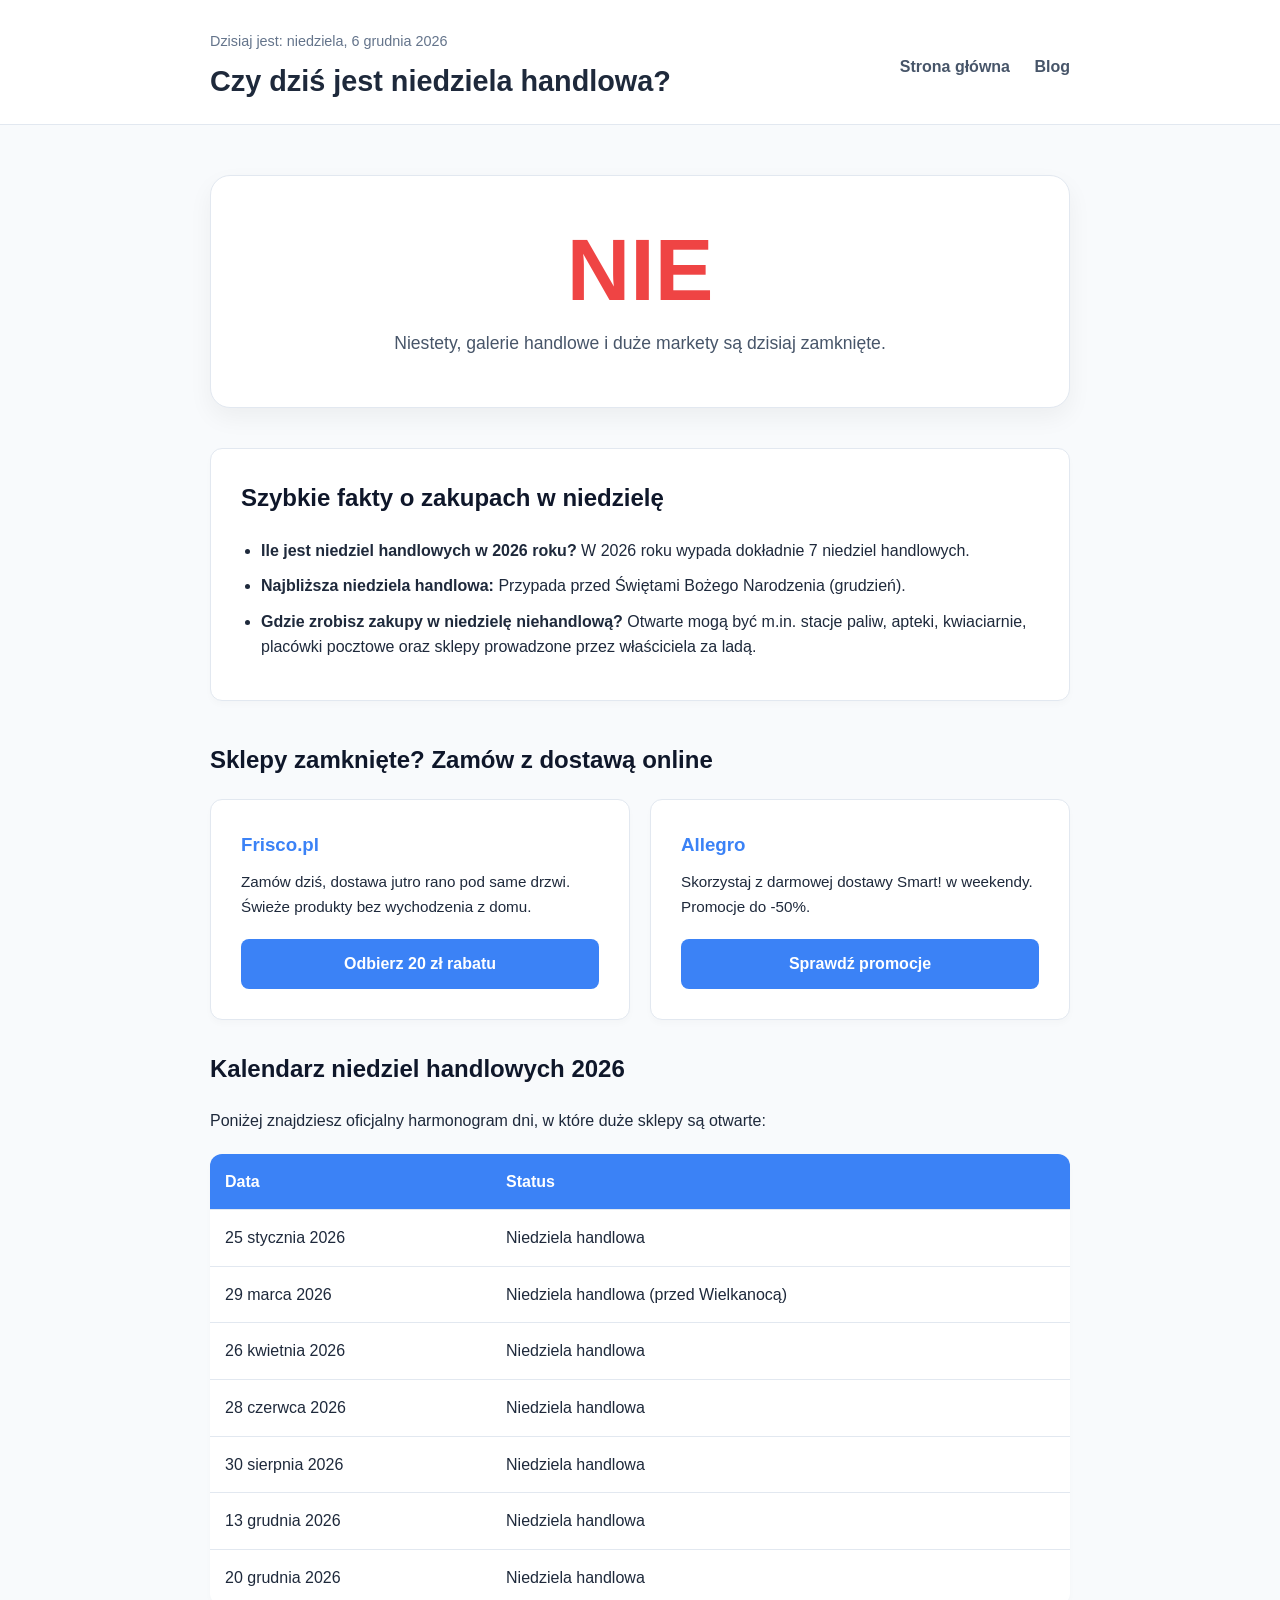
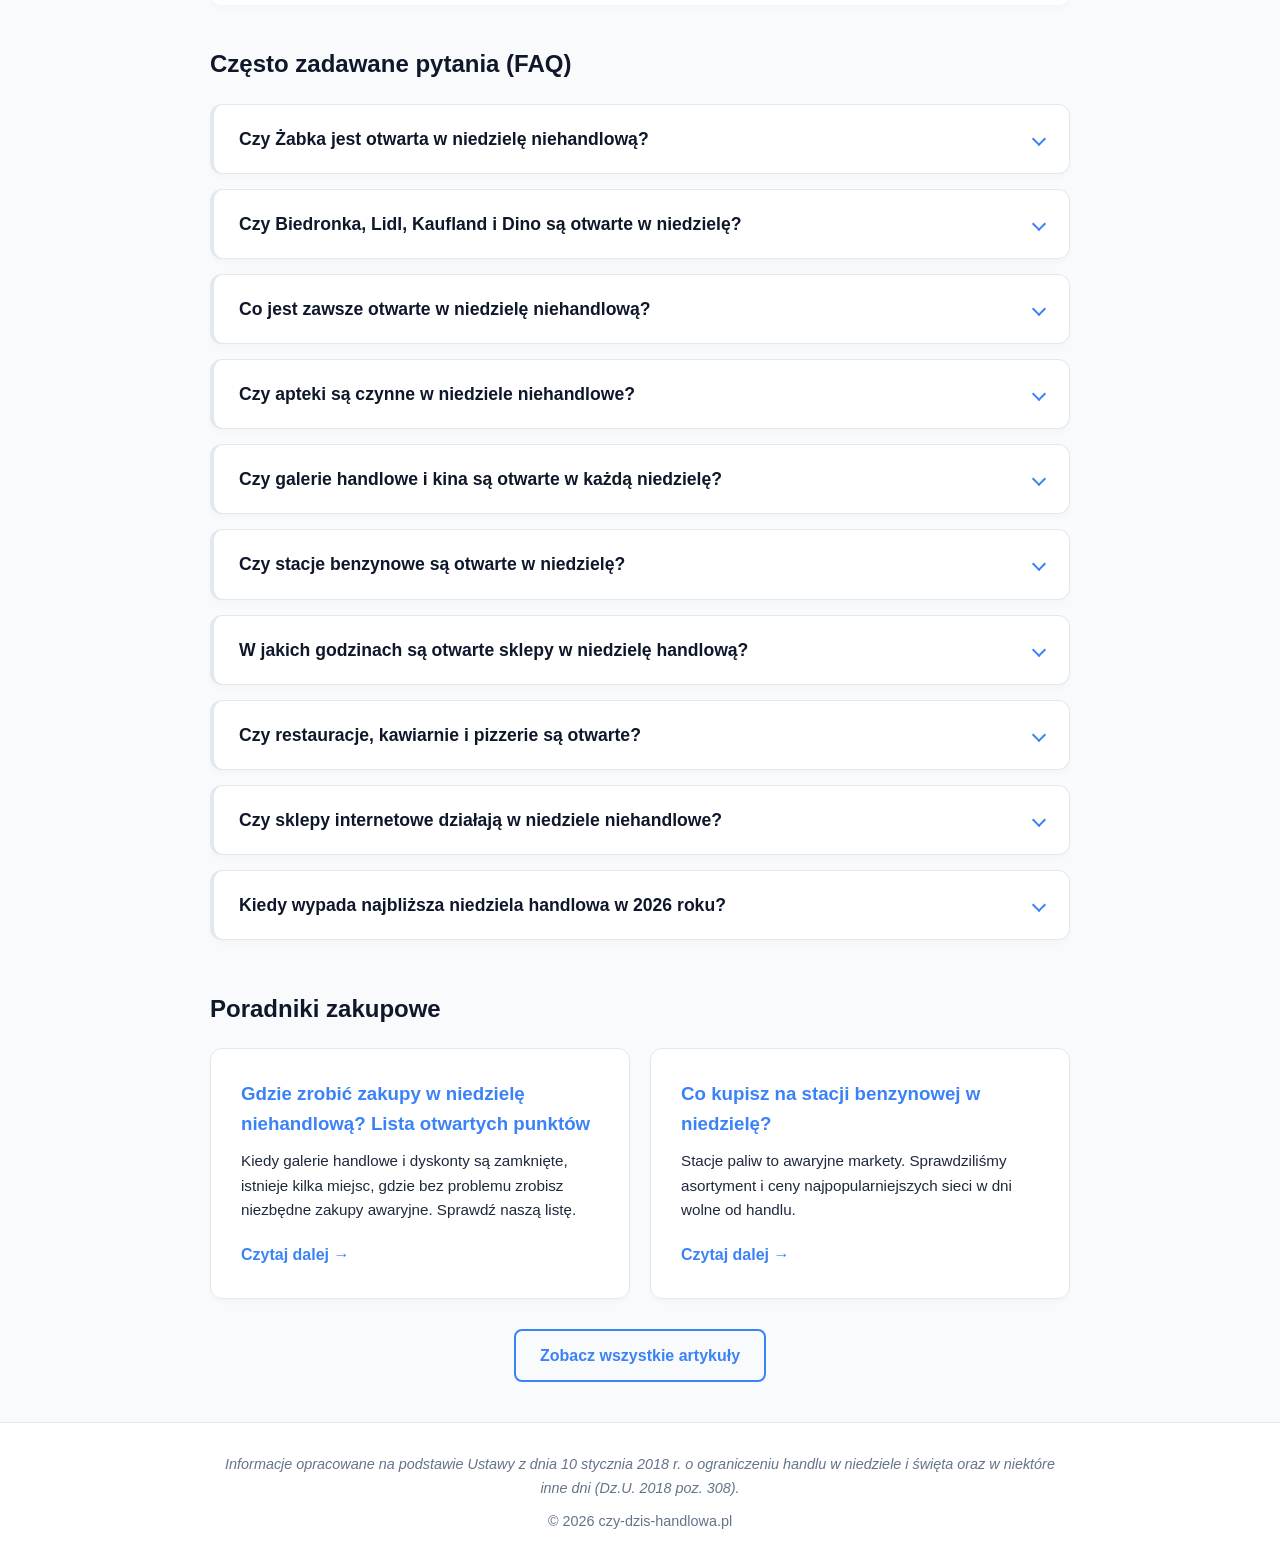
==== commit 2a9a359c: "Add files via upload" ====
--- a/index.html
+++ b/index.html
@@ -5,7 +5,6 @@
     <meta name="viewport" content="width=device-width, initial-scale=1.0">
     <title>Czy dziś jest niedziela handlowa? Kalendarz 2026</title>
     <meta name="description" content="Sprawdź natychmiast, czy dzisiaj zrobisz zakupy. Pełna lista otwartych sklepów i kalendarz niedziel handlowych 2026 na stronie czy-dzis-handlowa.pl.">
-    
     <link rel="stylesheet" href="style.css">
     
     <script type="application/ld+json">
@@ -16,82 +15,52 @@
         {
           "@type": "Question",
           "name": "Czy Żabka jest otwarta w niedzielę niehandlową?",
-          "acceptedAnswer": {
-            "@type": "Answer",
-            "text": "Tak, większość sklepów sieci Żabka jest otwarta, ponieważ korzystają z wyjątku dla placówek, w których sprzedaż prowadzi osobiście właściciel (franczyzobiorca). Godziny otwarcia mogą być jednak skrócone (np. 10:00 - 20:00)."
-          }
+          "acceptedAnswer": { "@type": "Answer", "text": "Tak, większość sklepów sieci Żabka jest otwarta, ponieważ korzystają z wyjątku dla placówek, w których sprzedaż prowadzi osobiście właściciel (franczyzobiorca). Godziny otwarcia mogą być jednak skrócone (np. 10:00 - 20:00)." }
         },
         {
           "@type": "Question",
           "name": "Czy Biedronka, Lidl, Kaufland i Dino są otwarte w niedzielę?",
-          "acceptedAnswer": {
-            "@type": "Answer",
-            "text": "Nie. Duże markety spożywcze i dyskonty są bezwzględnie zamknięte w niedziele niehandlowe. Zakupy zrobisz w nich wyłącznie w 7 ustawowych niedziel handlowych w roku."
-          }
+          "acceptedAnswer": { "@type": "Answer", "text": "Nie. Duże markety spożywcze i dyskonty są bezwzględnie zamknięte w niedziele niehandlowe. Zakupy zrobisz w nich wyłącznie w 7 ustawowych niedziel handlowych w roku." }
         },
         {
           "@type": "Question",
           "name": "Co jest zawsze otwarte w niedzielę niehandlową?",
-          "acceptedAnswer": {
-            "@type": "Answer",
-            "text": "Zgodnie z ustawą otwarte pozostają: stacje paliw, apteki dyżurujące, kwiaciarnie, piekarnie, cukiernie, zakłady pogrzebowe, sklepy na dworcach i lotniskach oraz małe punkty handlowe obsługiwane przez właściciela."
-          }
+          "acceptedAnswer": { "@type": "Answer", "text": "Zgodnie z ustawą otwarte pozostają: stacje paliw, apteki dyżurujące, kwiaciarnie, piekarnie, cukiernie, zakłady pogrzebowe, sklepy na dworcach i lotniskach oraz małe punkty handlowe obsługiwane przez właściciela." }
         },
         {
           "@type": "Question",
           "name": "Czy apteki są czynne w niedziele niehandlowe?",
-          "acceptedAnswer": {
-            "@type": "Answer",
-            "text": "Tak, zakaz handlu nie obejmuje aptek. Wiele z nich funkcjonuje normalnie, a w każdym mieście zawsze wyznaczona jest całodobowa apteka dyżurująca."
-          }
+          "acceptedAnswer": { "@type": "Answer", "text": "Tak, zakaz handlu nie obejmuje aptek. Wiele z nich funkcjonuje normalnie, a w każdym mieście zawsze wyznaczona jest całodobowa apteka dyżurująca." }
         },
         {
           "@type": "Question",
           "name": "Czy galerie handlowe i kina są otwarte w każdą niedzielę?",
-          "acceptedAnswer": {
-            "@type": "Answer",
-            "text": "Same pasaże handlowe są otwarte, ale większość sklepów wewnątrz galerii (odzieżowe, elektroniczne) będzie zamknięta. Kina, wyspy gastronomiczne, kawiarnie, kręgielnie oraz siłownie działające w galeriach pozostają otwarte."
-          }
+          "acceptedAnswer": { "@type": "Answer", "text": "Same pasaże handlowe są otwarte, ale większość sklepów wewnątrz galerii (odzieżowe, elektroniczne) będzie zamknięta. Kina, wyspy gastronomiczne, kawiarnie, kręgielnie oraz siłownie działające w galeriach pozostają otwarte." }
         },
         {
           "@type": "Question",
           "name": "Czy stacje benzynowe są otwarte w niedzielę?",
-          "acceptedAnswer": {
-            "@type": "Answer",
-            "text": "Tak, stacje paliw (np. Orlen, BP, Shell) działają całodobowo również w niedziele niehandlowe. Można na nich kupić podstawowe artykuły spożywcze, napoje i chemię."
-          }
+          "acceptedAnswer": { "@type": "Answer", "text": "Tak, stacje paliw (np. Orlen, BP, Shell) działają całodobowo również w niedziele niehandlowe. Można na nich kupić podstawowe artykuły spożywcze, napoje i chemię." }
         },
         {
           "@type": "Question",
           "name": "W jakich godzinach są otwarte sklepy w niedzielę handlową?",
-          "acceptedAnswer": {
-            "@type": "Answer",
-            "text": "W niedziele handlowe galerie i supermarkety pracują zazwyczaj w standardowych, choć czasami lekko skróconych godzinach weekendowych – zazwyczaj od 09:00 lub 10:00 do 20:00 lub 21:00."
-          }
+          "acceptedAnswer": { "@type": "Answer", "text": "W niedziele handlowe galerie i supermarkety pracują zazwyczaj w standardowych, choć czasami lekko skróconych godzinach weekendowych – zazwyczaj od 09:00 lub 10:00 do 20:00 lub 21:00." }
         },
         {
           "@type": "Question",
           "name": "Czy restauracje, kawiarnie i pizzerie są otwarte?",
-          "acceptedAnswer": {
-            "@type": "Answer",
-            "text": "Tak. Zakaz handlu dotyczy wyłącznie sprzedaży detalicznej towarów, a nie usług gastronomicznych. Restauracje, kawiarnie, pizzerie i fast-foody funkcjonują w niedziele bez ograniczeń."
-          }
+          "acceptedAnswer": { "@type": "Answer", "text": "Tak. Zakaz handlu dotyczy wyłącznie sprzedaży detalicznej towarów, a nie usług gastronomicznych. Restauracje, kawiarnie, pizzerie i fast-foody funkcjonują w niedziele bez ograniczeń." }
         },
         {
           "@type": "Question",
           "name": "Czy sklepy internetowe działają w niedziele niehandlowe?",
-          "acceptedAnswer": {
-            "@type": "Answer",
-            "text": "Tak, w sklepach internetowych zakupy można robić przez całą dobę. Wiele e-sklepów z żywnością (np. Frisco) oferuje kompletowanie zamówień w niedzielę i dostawę z samego rana w poniedziałek."
-          }
+          "acceptedAnswer": { "@type": "Answer", "text": "Tak, w sklepach internetowych zakupy można robić przez całą dobę. Wiele e-sklepów z żywnością (np. Frisco) oferuje kompletowanie zamówień w niedzielę i dostawę z samego rana w poniedziałek." }
         },
         {
           "@type": "Question",
           "name": "Kiedy wypada najbliższa niedziela handlowa w 2026 roku?",
-          "acceptedAnswer": {
-            "@type": "Answer",
-            "text": "Zgodnie z kalendarzem ustawowym na rok 2026, niedziele handlowe przypadają m.in. na ostatnie niedziele stycznia, kwietnia, czerwca i sierpnia, niedzielę przed Wielkanocą oraz dwie niedziele przed Bożym Narodzeniem."
-          }
+          "acceptedAnswer": { "@type": "Answer", "text": "Zgodnie z kalendarzem ustawowym na rok 2026, niedziele handlowe przypadają m.in. na ostatnie niedziele stycznia, kwietnia, czerwca i sierpnia, niedzielę przed Wielkanocą oraz dwie niedziele przed Bożym Narodzeniem." }
         }
       ]
     }
@@ -172,72 +141,52 @@
             
             <details class="faq-item">
                 <summary>Czy Żabka jest otwarta w niedzielę niehandlową?</summary>
-                <div class="faq-content">
-                    <p>Tak, większość sklepów sieci Żabka jest otwarta, ponieważ korzystają z wyjątku dla placówek, w których sprzedaż prowadzi osobiście właściciel (franczyzobiorca). Godziny otwarcia mogą być jednak skrócone (np. 10:00 - 20:00).</p>
-                </div>
+                <div class="faq-content"><p>Tak, większość sklepów sieci Żabka jest otwarta, ponieważ korzystają z wyjątku dla placówek, w których sprzedaż prowadzi osobiście właściciel (franczyzobiorca). Godziny otwarcia mogą być jednak skrócone (np. 10:00 - 20:00).</p></div>
             </details>
             
             <details class="faq-item">
                 <summary>Czy Biedronka, Lidl, Kaufland i Dino są otwarte w niedzielę?</summary>
-                <div class="faq-content">
-                    <p>Nie. Duże markety spożywcze i dyskonty są bezwzględnie zamknięte w niedziele niehandlowe. Zakupy zrobisz w nich wyłącznie w 7 ustawowych niedziel handlowych w roku.</p>
-                </div>
+                <div class="faq-content"><p>Nie. Duże markety spożywcze i dyskonty są bezwzględnie zamknięte w niedziele niehandlowe. Zakupy zrobisz w nich wyłącznie w 7 ustawowych niedziel handlowych w roku.</p></div>
             </details>
             
             <details class="faq-item">
                 <summary>Co jest zawsze otwarte w niedzielę niehandlową?</summary>
-                <div class="faq-content">
-                    <p>Zgodnie z ustawą otwarte pozostają: stacje paliw, apteki dyżurujące, kwiaciarnie, piekarnie, cukiernie, zakłady pogrzebowe, sklepy na dworcach i lotniskach oraz małe punkty handlowe obsługiwane przez właściciela.</p>
-                </div>
+                <div class="faq-content"><p>Zgodnie z ustawą otwarte pozostają: stacje paliw, apteki dyżurujące, kwiaciarnie, piekarnie, cukiernie, zakłady pogrzebowe, sklepy na dworcach i lotniskach oraz małe punkty handlowe obsługiwane przez właściciela.</p></div>
             </details>
 
             <details class="faq-item">
                 <summary>Czy apteki są czynne w niedziele niehandlowe?</summary>
-                <div class="faq-content">
-                    <p>Tak, zakaz handlu nie obejmuje aptek. Wiele z nich funkcjonuje normalnie, a w każdym mieście zawsze wyznaczona jest całodobowa apteka dyżurująca.</p>
-                </div>
+                <div class="faq-content"><p>Tak, zakaz handlu nie obejmuje aptek. Wiele z nich funkcjonuje normalnie, a w każdym mieście zawsze wyznaczona jest całodobowa apteka dyżurująca.</p></div>
             </details>
 
             <details class="faq-item">
                 <summary>Czy galerie handlowe i kina są otwarte w każdą niedzielę?</summary>
-                <div class="faq-content">
-                    <p>Same pasaże handlowe są otwarte, ale większość sklepów wewnątrz galerii (odzieżowe, elektroniczne) będzie zamknięta. Kina, wyspy gastronomiczne, kawiarnie, kręgielnie oraz siłownie działające w galeriach pozostają otwarte.</p>
-                </div>
+                <div class="faq-content"><p>Same pasaże handlowe są otwarte, ale większość sklepów wewnątrz galerii (odzieżowe, elektroniczne) będzie zamknięta. Kina, wyspy gastronomiczne, kawiarnie, kręgielnie oraz siłownie działające w galeriach pozostają otwarte.</p></div>
             </details>
 
             <details class="faq-item">
                 <summary>Czy stacje benzynowe są otwarte w niedzielę?</summary>
-                <div class="faq-content">
-                    <p>Tak, stacje paliw (np. Orlen, BP, Shell) działają całodobowo również w niedziele niehandlowe. Można na nich kupić podstawowe artykuły spożywcze, napoje i chemię.</p>
-                </div>
+                <div class="faq-content"><p>Tak, stacje paliw (np. Orlen, BP, Shell) działają całodobowo również w niedziele niehandlowe. Można na nich kupić podstawowe artykuły spożywcze, napoje i chemię.</p></div>
             </details>
 
             <details class="faq-item">
                 <summary>W jakich godzinach są otwarte sklepy w niedzielę handlową?</summary>
-                <div class="faq-content">
-                    <p>W niedziele handlowe galerie i supermarkety pracują zazwyczaj w standardowych, choć czasami lekko skróconych godzinach weekendowych – zazwyczaj od 09:00 lub 10:00 do 20:00 lub 21:00.</p>
-                </div>
+                <div class="faq-content"><p>W niedziele handlowe galerie i supermarkety pracują zazwyczaj w standardowych, choć czasami lekko skróconych godzinach weekendowych – zazwyczaj od 09:00 lub 10:00 do 20:00 lub 21:00.</p></div>
             </details>
 
             <details class="faq-item">
                 <summary>Czy restauracje, kawiarnie i pizzerie są otwarte?</summary>
-                <div class="faq-content">
-                    <p>Tak. Zakaz handlu dotyczy wyłącznie sprzedaży detalicznej towarów, a nie usług gastronomicznych. Restauracje, kawiarnie, pizzerie i fast-foody funkcjonują w niedziele bez ograniczeń.</p>
-                </div>
+                <div class="faq-content"><p>Tak. Zakaz handlu dotyczy wyłącznie sprzedaży detalicznej towarów, a nie usług gastronomicznych. Restauracje, kawiarnie, pizzerie i fast-foody funkcjonują w niedziele bez ograniczeń.</p></div>
             </details>
 
             <details class="faq-item">
                 <summary>Czy sklepy internetowe działają w niedziele niehandlowe?</summary>
-                <div class="faq-content">
-                    <p>Tak, w sklepach internetowych zakupy można robić przez całą dobę. Wiele e-sklepów z żywnością (np. Frisco) oferuje kompletowanie zamówień w niedzielę i dostawę z samego rana w poniedziałek.</p>
-                </div>
+                <div class="faq-content"><p>Tak, w sklepach internetowych zakupy można robić przez całą dobę. Wiele e-sklepów z żywnością (np. Frisco) oferuje kompletowanie zamówień w niedzielę i dostawę z samego rana w poniedziałek.</p></div>
             </details>
 
             <details class="faq-item">
                 <summary>Kiedy wypada najbliższa niedziela handlowa w 2026 roku?</summary>
-                <div class="faq-content">
-                    <p>Zgodnie z kalendarzem ustawowym na rok 2026, niedziele handlowe przypadają m.in. na ostatnie niedziele stycznia, kwietnia, czerwca i sierpnia, niedzielę przed Wielkanocą oraz dwie niedziele przed Bożym Narodzeniem.</p>
-                </div>
+                <div class="faq-content"><p>Zgodnie z kalendarzem ustawowym na rok 2026, niedziele handlowe przypadają m.in. na ostatnie niedziele stycznia, kwietnia, czerwca i sierpnia, niedzielę przed Wielkanocą oraz dwie niedziele przed Bożym Narodzeniem.</p></div>
             </details>
         </section>
 
@@ -250,9 +199,9 @@
                     <a href="artykul-gdzie-na-zakupy.html" class="read-more">Czytaj dalej &rarr;</a>
                 </article>
                 <article class="blog-post">
-                    <h3>Aplikacje do zamawiania jedzenia</h3>
-                    <p>W niedziele niehandlowe aplikacje biją rekordy. Dowiedz się, które z nich oferują najniższe koszty dowozu w weekendy.</p>
-                    <a href="artykul-aplikacje.html" class="read-more">Czytaj dalej &rarr;</a>
+                    <h3>Co kupisz na stacji benzynowej w niedzielę?</h3>
+                    <p>Stacje paliw to awaryjne markety. Sprawdziliśmy asortyment i ceny najpopularniejszych sieci w dni wolne od handlu.</p>
+                    <a href="artykul-stacje-paliw.html" class="read-more">Czytaj dalej &rarr;</a>
                 </article>
             </div>
             <div class="center-btn">
--- a/style.css
+++ b/style.css
@@ -1,87 +1 @@
-:root {
-    --bg-color: #f8fafc;
-    --text-color: #1e293b;
-    --primary-color: #3b82f6;
-    --yes-color: #22c55e;
-    --no-color: #ef4444;
-    --card-bg: #ffffff;
-}
-
-* { margin: 0; padding: 0; box-sizing: border-box; font-family: 'Segoe UI', Roboto, sans-serif; }
-body { background-color: var(--bg-color); color: var(--text-color); line-height: 1.6; display: flex; flex-direction: column; min-height: 100vh; }
-.container { max-width: 900px; margin: 0 auto; padding: 0 20px; }
-main { flex: 1; }
-
-/* HEADER & NAV */
-header { padding: 30px 0 20px; border-bottom: 1px solid #e2e8f0; margin-bottom: 30px; background: white; }
-.header-container { display: flex; justify-content: space-between; align-items: center; flex-wrap: wrap; gap: 20px; }
-.date-display { font-size: 0.9rem; color: #64748b; margin-bottom: 5px; font-weight: 500; }
-h1 { font-size: 1.8rem; }
-.logo-link { font-size: 1.5rem; font-weight: bold; color: var(--text-color); text-decoration: none; }
-.main-nav a { margin-left: 20px; text-decoration: none; color: #475569; font-weight: 600; }
-.main-nav a:hover, .main-nav a.active { color: var(--primary-color); }
-
-h2 { margin-bottom: 20px; color: #0f172a; }
-
-/* HERO */
-.hero-answer { display: flex; justify-content: center; margin: 20px 0 40px; }
-.answer-box { background: var(--card-bg); padding: 50px 80px; border-radius: 20px; box-shadow: 0 10px 25px rgba(0,0,0,0.05); text-align: center; width: 100%; transition: 0.3s; border: 1px solid #e2e8f0;}
-#main-answer { display: block; font-size: 5.5rem; font-weight: 900; line-height: 1; margin-bottom: 15px; }
-.answer-yes #main-answer { color: var(--yes-color); }
-.answer-no #main-answer { color: var(--no-color); }
-.loading #main-answer { color: #cbd5e1; font-size: 3rem; }
-.sub-text { font-size: 1.1rem; color: #475569; }
-
-/* NUGGETS */
-.info-nuggets { background: var(--card-bg); padding: 30px; border-radius: 12px; margin-bottom: 40px; box-shadow: 0 4px 6px rgba(0,0,0,0.02); border: 1px solid #e2e8f0;}
-.info-nuggets ul { padding-left: 20px; }
-.info-nuggets li { margin-bottom: 10px; }
-
-/* TABELA (GEO) */
-.static-calendar { margin-bottom: 40px; }
-table { width: 100%; border-collapse: collapse; margin-top: 20px; background: var(--card-bg); box-shadow: 0 4px 6px rgba(0,0,0,0.02); border-radius: 12px; overflow: hidden; }
-th, td { padding: 15px; text-align: left; border-bottom: 1px solid #e2e8f0; }
-th { background-color: var(--primary-color); color: white; }
-tr:last-child td { border-bottom: none; }
-
-/* KARTY AFILIACYJNE I BLOG GRID */
-.affiliate-cards, .blog-grid { display: grid; grid-template-columns: repeat(auto-fit, minmax(280px, 1fr)); gap: 20px; margin-bottom: 30px;}
-.card, .blog-post { background: var(--card-bg); padding: 30px; border-radius: 12px; box-shadow: 0 4px 6px rgba(0,0,0,0.02); border: 1px solid #e2e8f0; display: flex; flex-direction: column; }
-.card h3, .blog-post h3 { color: var(--primary-color); margin-bottom: 10px; }
-.card p, .blog-post p { margin-bottom: 20px; font-size: 0.95rem; flex-grow: 1; }
-.btn { display: inline-block; background: var(--primary-color); color: white; padding: 12px 24px; text-decoration: none; border-radius: 8px; font-weight: bold; text-align: center;}
-.btn-outline { background: transparent; border: 2px solid var(--primary-color); color: var(--primary-color); }
-.btn-outline:hover { background: var(--primary-color); color: white; }
-.center-btn { text-align: center; margin-top: 10px; margin-bottom: 40px; }
-.read-more { color: var(--primary-color); font-weight: bold; text-decoration: none; margin-top: auto; }
-
-/* BLOG SINGLE POST */
-.breadcrumbs { font-size: 0.9rem; margin-bottom: 20px; color: #64748b; }
-.breadcrumbs a { color: var(--primary-color); text-decoration: none; }
-.single-post { background: var(--card-bg); padding: 40px; border-radius: 12px; box-shadow: 0 4px 6px rgba(0,0,0,0.02); border: 1px solid #e2e8f0; margin-bottom: 50px; }
-.single-post h1 { font-size: 2.2rem; margin-bottom: 10px; color: #0f172a; }
-.post-meta { font-size: 0.9rem; color: #94a3b8; margin-bottom: 30px; border-bottom: 1px solid #e2e8f0; padding-bottom: 15px; }
-.post-content h2 { margin-top: 30px; font-size: 1.4rem; }
-.post-content p { margin-bottom: 20px; }
-.affiliate-banner { background: #f0fdf4; border: 1px solid #bbf7d0; padding: 20px; border-radius: 8px; margin-top: 30px; }
-
-/* FAQ SECTION */
-.faq-section { margin-bottom: 50px; }
-.faq-item { background: var(--card-bg); border-radius: 12px; margin-bottom: 15px; box-shadow: 0 4px 6px rgba(0,0,0,0.02); border-left: 4px solid var(--primary-color); border: 1px solid #e2e8f0; border-left-width: 4px; }
-.faq-item summary { padding: 20px 25px; font-size: 1.1rem; font-weight: 600; color: #0f172a; cursor: pointer; display: flex; justify-content: space-between; align-items: center; list-style: none; }
-.faq-item summary::-webkit-details-marker { display: none; }
-.faq-item summary::after { content: ""; width: 8px; height: 8px; border-right: 2px solid var(--primary-color); border-bottom: 2px solid var(--primary-color); transform: rotate(45deg); transition: 0.3s; }
-.faq-item[open] summary::after { transform: rotate(225deg); }
-.faq-content { padding: 0 25px 20px; color: #475569; font-size: 0.95rem; }
-
-/* FOOTER */
-footer { text-align: center; padding: 30px 0; background: white; border-top: 1px solid #e2e8f0; color: #64748b; font-size: 0.9rem; margin-top: auto; }
-.legal-notice { margin-bottom: 10px; font-style: italic; }
-
-@media (max-width: 600px) { 
-    #main-answer { font-size: 3.5rem; } 
-    .answer-box { padding: 40px 20px; } 
-    .header-container { flex-direction: column; text-align: center; }
-    .main-nav a { margin: 0 10px; }
-    .single-post { padding: 20px; }
-}
+:root { --bg-color: #f8fafc; --text-color: #1e293b; --primary-color: #3b82f6; --yes-color: #22c55e; --no-color: #ef4444; --card-bg: #ffffff; } * { margin: 0; padding: 0; box-sizing: border-box; font-family: 'Segoe UI', Roboto, sans-serif; } body { background-color: var(--bg-color); color: var(--text-color); line-height: 1.6; display: flex; flex-direction: column; min-height: 100vh; } .container { max-width: 900px; margin: 0 auto; padding: 0 20px; } main { flex: 1; } header { padding: 30px 0 20px; border-bottom: 1px solid #e2e8f0; margin-bottom: 30px; background: white; } .header-container { display: flex; justify-content: space-between; align-items: center; flex-wrap: wrap; gap: 20px; } .date-display { font-size: 0.9rem; color: #64748b; margin-bottom: 5px; font-weight: 500; } h1 { font-size: 1.8rem; } .logo-link { font-size: 1.5rem; font-weight: bold; color: var(--text-color); text-decoration: none; } .main-nav a { margin-left: 20px; text-decoration: none; color: #475569; font-weight: 600; } .main-nav a:hover, .main-nav a.active { color: var(--primary-color); } h2 { margin-bottom: 20px; color: #0f172a; } .hero-answer { display: flex; justify-content: center; margin: 20px 0 40px; } .answer-box { background: var(--card-bg); padding: 50px 80px; border-radius: 20px; box-shadow: 0 10px 25px rgba(0,0,0,0.05); text-align: center; width: 100%; transition: 0.3s; border: 1px solid #e2e8f0;} #main-answer { display: block; font-size: 5.5rem; font-weight: 900; line-height: 1; margin-bottom: 15px; } .answer-yes #main-answer { color: var(--yes-color); } .answer-no #main-answer { color: var(--no-color); } .loading #main-answer { color: #cbd5e1; font-size: 3rem; } .sub-text { font-size: 1.1rem; color: #475569; } .info-nuggets { background: var(--card-bg); padding: 30px; border-radius: 12px; margin-bottom: 40px; box-shadow: 0 4px 6px rgba(0,0,0,0.02); border: 1px solid #e2e8f0;} .info-nuggets ul { padding-left: 20px; } .info-nuggets li { margin-bottom: 10px; } .static-calendar { margin-bottom: 40px; } table { width: 100%; border-collapse: collapse; margin-top: 20px; background: var(--card-bg); box-shadow: 0 4px 6px rgba(0,0,0,0.02); border-radius: 12px; overflow: hidden; } th, td { padding: 15px; text-align: left; border-bottom: 1px solid #e2e8f0; } th { background-color: var(--primary-color); color: white; } tr:last-child td { border-bottom: none; } .affiliate-cards, .blog-grid { display: grid; grid-template-columns: repeat(auto-fit, minmax(280px, 1fr)); gap: 20px; margin-bottom: 30px;} .card, .blog-post { background: var(--card-bg); padding: 30px; border-radius: 12px; box-shadow: 0 4px 6px rgba(0,0,0,0.02); border: 1px solid #e2e8f0; display: flex; flex-direction: column; } .card h3, .blog-post h3 { color: var(--primary-color); margin-bottom: 10px; } .card p, .blog-post p { margin-bottom: 20px; font-size: 0.95rem; flex-grow: 1; } .btn { display: inline-block; background: var(--primary-color); color: white; padding: 12px 24px; text-decoration: none; border-radius: 8px; font-weight: bold; text-align: center;} .btn-outline { background: transparent; border: 2px solid var(--primary-color); color: var(--primary-color); } .btn-outline:hover { background: var(--primary-color); color: white; } .center-btn { text-align: center; margin-top: 10px; margin-bottom: 40px; } .read-more { color: var(--primary-color); font-weight: bold; text-decoration: none; margin-top: auto; } .breadcrumbs { font-size: 0.9rem; margin-bottom: 20px; color: #64748b; } .breadcrumbs a { color: var(--primary-color); text-decoration: none; } .single-post { background: var(--card-bg); padding: 40px; border-radius: 12px; box-shadow: 0 4px 6px rgba(0,0,0,0.02); border: 1px solid #e2e8f0; margin-bottom: 50px; } .single-post h1 { font-size: 2.2rem; margin-bottom: 10px; color: #0f172a; } .post-meta { font-size: 0.9rem; color: #94a3b8; margin-bottom: 30px; border-bottom: 1px solid #e2e8f0; padding-bottom: 15px; } .post-content h2 { margin-top: 30px; font-size: 1.4rem; } .post-content p { margin-bottom: 20px; } .affiliate-banner { background: #f0fdf4; border: 1px solid #bbf7d0; padding: 20px; border-radius: 8px; margin-top: 30px; } .faq-section { margin-bottom: 50px; } .faq-item { background: var(--card-bg); border-radius: 12px; margin-bottom: 15px; box-shadow: 0 4px 6px rgba(0,0,0,0.02); border-left: 4px solid var(--primary-color); border: 1px solid #e2e8f0; border-left-width: 4px; } .faq-item summary { padding: 20px 25px; font-size: 1.1rem; font-weight: 600; color: #0f172a; cursor: pointer; display: flex; justify-content: space-between; align-items: center; list-style: none; } .faq-item summary::-webkit-details-marker { display: none; } .faq-item summary::after { content: ""; width: 8px; height: 8px; border-right: 2px solid var(--primary-color); border-bottom: 2px solid var(--primary-color); transform: rotate(45deg); transition: 0.3s; } .faq-item[open] summary::after { transform: rotate(225deg); } .faq-content { padding: 0 25px 20px; color: #475569; font-size: 0.95rem; } footer { text-align: center; padding: 30px 0; background: white; border-top: 1px solid #e2e8f0; color: #64748b; font-size: 0.9rem; margin-top: auto; } .legal-notice { margin-bottom: 10px; font-style: italic; } @media (max-width: 600px) { #main-answer { font-size: 3.5rem; } .answer-box { padding: 40px 20px; } .header-container { flex-direction: column; text-align: center; } .main-nav a { margin: 0 10px; } .single-post { padding: 20px; } }
